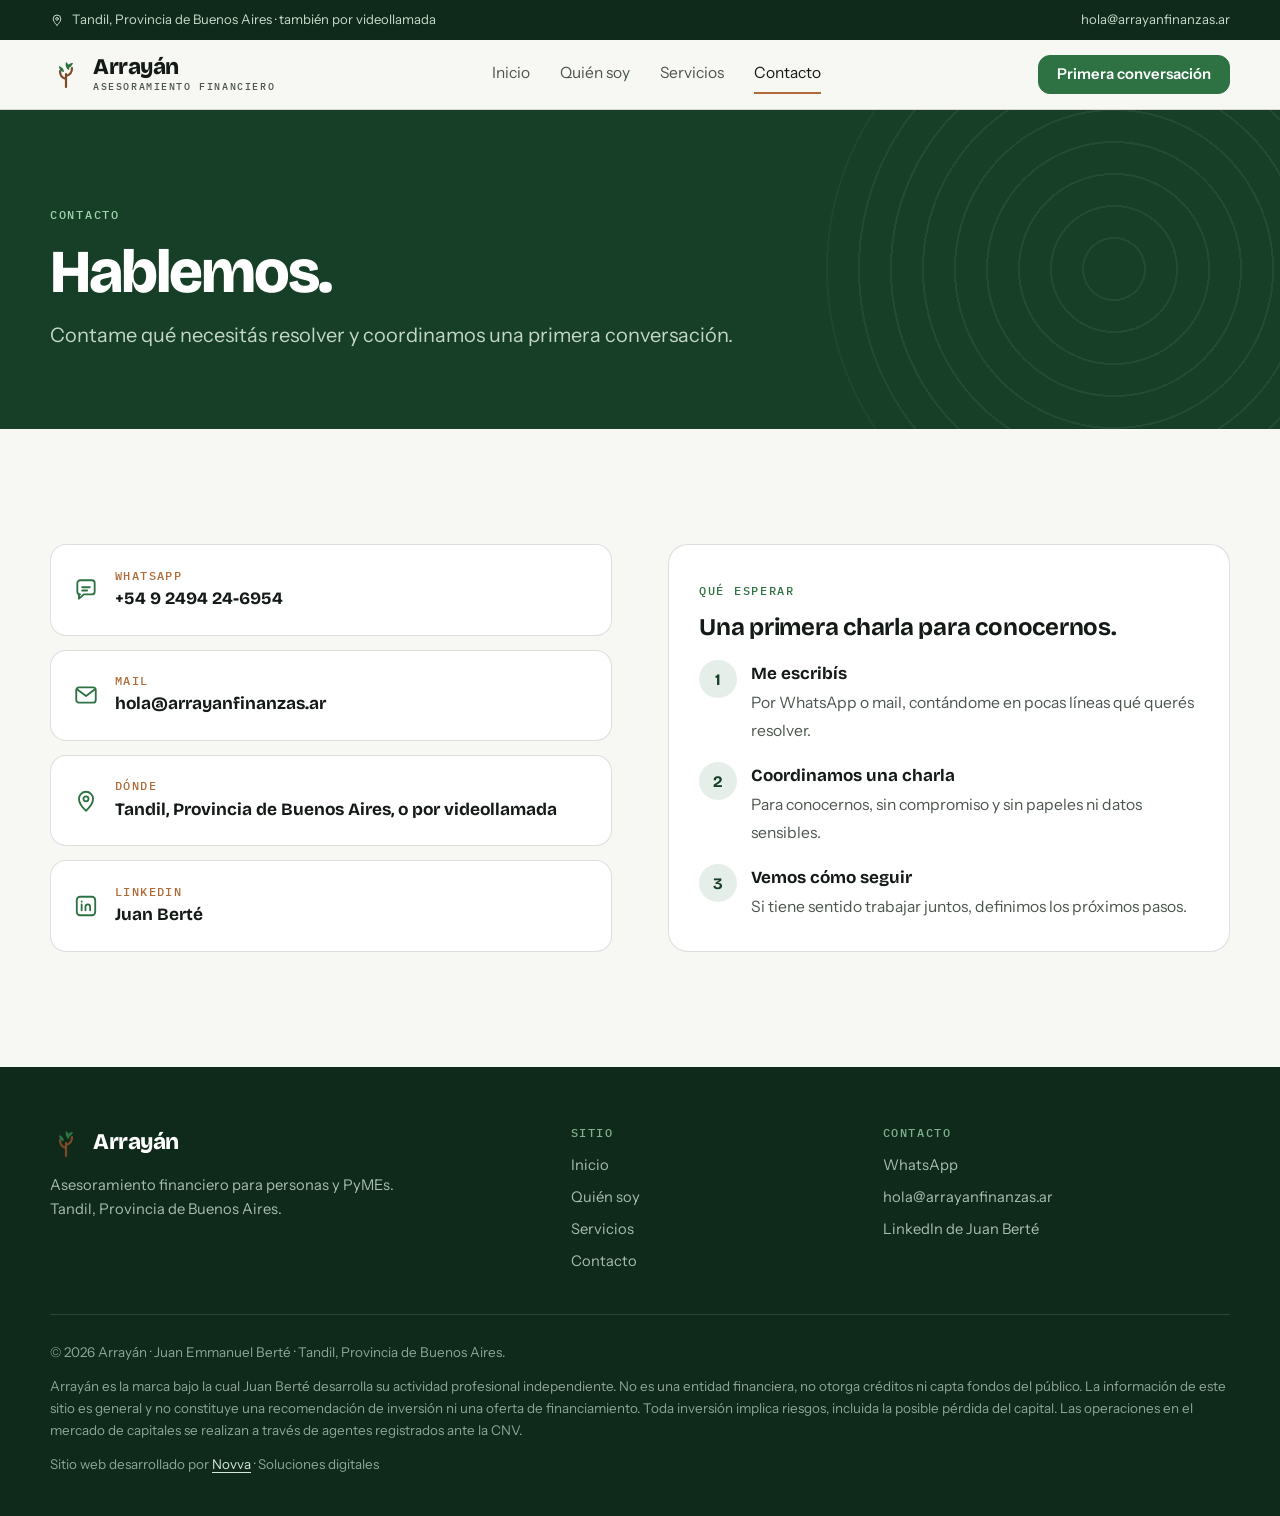
==== contacto.html @ a8aa0133 "Add first draft of the Arrayán site" ====
<!doctype html>
<html lang="es-AR">
<head>
<meta charset="utf-8">
<meta name="viewport" content="width=device-width,initial-scale=1,viewport-fit=cover">
<title>Contacto · Arrayán</title>
<meta name="description" content="Escribile a Juan Berté por WhatsApp o mail para coordinar una primera conversación. Tandil, Buenos Aires, o videollamada.">
<meta property="og:title" content="Contacto · Arrayán">
<meta property="og:description" content="Escribile a Juan Berté por WhatsApp o mail para coordinar una primera conversación. Tandil, Buenos Aires, o videollamada.">
<meta property="og:type" content="website">
<meta property="og:locale" content="es_AR">
<meta name="theme-color" content="#173f27">
<!-- BORRADOR: sacar este noindex cuando el sitio se publique de verdad en el dominio de Juan. -->
<meta name="robots" content="noindex,nofollow">
<!-- BORRADOR (no publicado). og:image, og:url, canonical y JSON-LD: completar cuando se defina el despliegue. -->
<script>document.documentElement.classList.add('js')</script>
<link rel="preconnect" href="https://fonts.googleapis.com">
<link rel="preconnect" href="https://fonts.gstatic.com" crossorigin>
<link href="https://fonts.googleapis.com/css2?family=Bricolage+Grotesque:opsz,wght@12..96,500;12..96,700;12..96,800&family=Instrument+Sans:wght@400;500;600&family=IBM+Plex+Mono:wght@400;500&family=Libre+Caslon+Display&display=swap" rel="stylesheet">
<link rel="stylesheet" href="assets/site.css">
</head>
<body>
<div class="topbar"><div class="wrap">
  <span><svg viewBox="0 0 24 24" fill="none" stroke="currentColor" stroke-width="1.7" stroke-linecap="round" stroke-linejoin="round" aria-hidden="true"><path d="M12 21s-6.5-5.6-6.5-11a6.5 6.5 0 0 1 13 0c0 5.4-6.5 11-6.5 11z"/><circle cx="12" cy="10" r="2.3"/></svg> Tandil, Provincia de Buenos Aires · también por videollamada</span>
  <span><a href="mailto:hola@arrayanfinanzas.ar">hola@arrayanfinanzas.ar</a></span>
</div></div>
<header class="nav" id="nav">
  <div class="wrap">
    <a class="brand" href="index.html" aria-label="Arrayán, inicio"><svg viewBox="0 0 32 32" aria-hidden="true"><path d="M16 29V16M16 21c-4-1-6-4-6-8M16 18c4-1 6-4 6-8" fill="none" stroke="#7e4a25" stroke-width="2.2" stroke-linecap="round"/><path d="M16 4c3 2 4 5 3 8-3-1-4-5-3-8zM9 8c3 1 5 3 5 6-3 0-5-3-5-6zM23 5c-1 3-3 5-6 5 0-3 3-5 6-5z" fill="#2E7243"/></svg><span>Arrayán<small>Asesoramiento financiero</small></span></a>
    <nav class="menu" aria-label="Principal"><a href="index.html">Inicio</a><a href="juan.html">Quién soy</a><a href="servicios.html">Servicios</a><a href="contacto.html" aria-current="page">Contacto</a></nav>
    <a class="btn sm nav-cta" href="contacto.html">Primera conversación</a>
    <button class="burger" id="burger" type="button" aria-label="Menú" aria-expanded="false" aria-controls="mobile-menu"><span></span></button>
  </div>
  <div class="mobile-menu" id="mobile-menu"><a href="index.html">Inicio</a><a href="juan.html">Quién soy</a><a href="servicios.html">Servicios</a><a href="contacto.html" aria-current="page">Contacto</a><a class="btn" href="contacto.html">Primera conversación</a></div>
</header>
<main>

<section class="phead">
  <div class="wrap"><span class="tag">Contacto</span><h1 class="fade" style="--i:0">Hablemos.</h1><p class="lead fade" style="--i:1">Contame qué necesitás resolver y coordinamos una primera conversación.</p></div>
</section>

<section class="sec">
  <div class="wrap contact">
    <div class="chan rv">
      <a href="#" data-wa="home"><svg viewBox="0 0 24 24" fill="none" stroke="currentColor" stroke-width="1.7" stroke-linecap="round" stroke-linejoin="round" aria-hidden="true"><path d="M4 5.5A2.5 2.5 0 0 1 6.5 3h11A2.5 2.5 0 0 1 20 5.5v8a2.5 2.5 0 0 1-2.5 2.5H10l-4.5 4v-4H6.5A2.5 2.5 0 0 1 4 13.5z"/><path d="M8.5 9.5h7M8.5 12.5h4.5"/></svg><span><small>WhatsApp</small><b>+54 9 2494 24-6954</b></span></a>
      <a href="mailto:hola@arrayanfinanzas.ar?subject=Consulta%20desde%20la%20web%20%C2%B7%20Array%C3%A1n"><svg viewBox="0 0 24 24" fill="none" stroke="currentColor" stroke-width="1.7" stroke-linecap="round" stroke-linejoin="round" aria-hidden="true"><rect x="3" y="5" width="18" height="14" rx="2.5"/><path d="M4 7l8 6 8-6"/></svg><span><small>Mail</small><b>hola@arrayanfinanzas.ar</b></span></a>
      <div><svg viewBox="0 0 24 24" fill="none" stroke="currentColor" stroke-width="1.7" stroke-linecap="round" stroke-linejoin="round" aria-hidden="true"><path d="M12 21s-6.5-5.6-6.5-11a6.5 6.5 0 0 1 13 0c0 5.4-6.5 11-6.5 11z"/><circle cx="12" cy="10" r="2.3"/></svg><span><small>Dónde</small><b>Tandil, Provincia de Buenos Aires, o por videollamada</b></span></div>
      <a href="https://www.linkedin.com/in/juan-bert%C3%A9-9b8617164/" target="_blank" rel="noopener"><svg viewBox="0 0 24 24" fill="none" stroke="currentColor" stroke-width="1.7" stroke-linecap="round" stroke-linejoin="round" aria-hidden="true"><rect x="3.5" y="3.5" width="17" height="17" rx="3"/><path d="M8 10.5V16M8 7.8v.1M11.5 16v-3.2c0-1.4 1-2.3 2.2-2.3s2.1.9 2.1 2.3V16"/></svg><span><small>LinkedIn</small><b>Juan Berté</b></span></a>
    </div>
    <div class="expect rv" style="--i:1">
      <span class="tag">Qué esperar</span>
      <h3 style="font-size:1.5rem;margin-top:10px">Una primera charla para conocernos.</h3>
      <ol>
        <li><div><b>Me escribís</b><span>Por WhatsApp o mail, contándome en pocas líneas qué querés resolver.</span></div></li>
        <li><div><b>Coordinamos una charla</b><span>Para conocernos, sin compromiso y sin papeles ni datos sensibles.</span></div></li>
        <li><div><b>Vemos cómo seguir</b><span>Si tiene sentido trabajar juntos, definimos los próximos pasos.</span></div></li>
      </ol>
    </div>
  </div>
</section>
</main>
<footer>
  <div class="wrap">
    <div class="fgrid">
      <div>
        <a class="brand" href="index.html"><svg viewBox="0 0 32 32" aria-hidden="true"><path d="M16 29V16M16 21c-4-1-6-4-6-8M16 18c4-1 6-4 6-8" fill="none" stroke="#7e4a25" stroke-width="2.2" stroke-linecap="round"/><path d="M16 4c3 2 4 5 3 8-3-1-4-5-3-8zM9 8c3 1 5 3 5 6-3 0-5-3-5-6zM23 5c-1 3-3 5-6 5 0-3 3-5 6-5z" fill="#2E7243"/></svg><span>Arrayán</span></a>
        <p>Asesoramiento financiero para personas y PyMEs.<br>Tandil, Provincia de Buenos Aires.</p>
      </div>
      <div>
        <h4>Sitio</h4>
        <ul><li><a href="index.html">Inicio</a></li><li><a href="juan.html">Quién soy</a></li><li><a href="servicios.html">Servicios</a></li><li><a href="contacto.html">Contacto</a></li></ul>
      </div>
      <div>
        <h4>Contacto</h4>
        <ul>
          <li><a href="#" data-wa="home">WhatsApp</a></li>
          <li><a href="mailto:hola@arrayanfinanzas.ar">hola@arrayanfinanzas.ar</a></li>
          <li><a href="https://www.linkedin.com/in/juan-bert%C3%A9-9b8617164/" target="_blank" rel="noopener">LinkedIn de Juan Berté</a></li>
        </ul>
      </div>
    </div>
    <div class="flegal">
      <p><a class="priv" href="gestion.html" rel="nofollow">©</a> 2026 Arrayán · Juan Emmanuel Berté · Tandil, Provincia de Buenos Aires.</p>
      <p>Arrayán es la marca bajo la cual Juan Berté desarrolla su actividad profesional independiente. No es una entidad financiera, no otorga créditos ni capta fondos del público. La información de este sitio es general y no constituye una recomendación de inversión ni una oferta de financiamiento. Toda inversión implica riesgos, incluida la posible pérdida del capital. Las operaciones en el mercado de capitales se realizan a través de agentes registrados ante la CNV.</p>
      <p class="credit">Sitio web desarrollado por <a href="https://www.novva.com.ar/" target="_blank" rel="noopener">Novva</a> · Soluciones digitales</p>
      <!-- A CONFIRMAR CON JUAN / ASESOR LEGAL: (1) situación de matrícula o registro CNV (hoy se asume que no tiene); (2) si cobrar de Balanz una comisión por cada operación de los clientes requiere algún registro o figura (agente productor / asesor) y cómo debe decirse; (3) no se publica el porcentaje de comisión hasta tenerlo confirmado. -->
    </div>
  </div>
</footer>
<script src="assets/site.js"></script>
</body>
</html>
---- assets/site.css ----
:root{
  --g:#2E7243; --g-d:#173f27; --g-dd:#0f2a1a; --g-l:#5a9a6b; --br:#B06A37; --br-d:#7e4a25;
  --bg:#F7F7F3; --bg2:#EFEEE6; --ink:#141a16; --mute:#4c554e; --line:rgba(20,26,22,.14); --card:#fff;
  --f-head:'Bricolage Grotesque',system-ui,sans-serif; --f-body:'Instrument Sans',system-ui,sans-serif;
  --f-mono:'IBM Plex Mono',ui-monospace,monospace; --f-serif:'Libre Caslon Display',Georgia,serif;
  --nav:70px;
}
*{box-sizing:border-box;margin:0;padding:0}
html{scroll-behavior:smooth;-webkit-text-size-adjust:100%;scroll-padding-top:90px}
body{background:var(--bg);color:var(--ink);font:400 1.0625rem/1.65 var(--f-body);overflow-x:hidden}
a{color:inherit}
img,svg{display:block;max-width:100%}
ul{list-style:none}
.wrap{width:min(1180px,100% - 40px);margin-inline:auto}
.tag{font:500 .76rem/1.2 var(--f-mono);letter-spacing:.14em;text-transform:uppercase;color:var(--g)}
h1,h2{font-family:var(--f-serif);font-weight:400;letter-spacing:-.012em;line-height:1.08}
h1{font-size:clamp(2.5rem,5.6vw,4.4rem)}
h2{font-size:clamp(2rem,4vw,3.1rem);margin:12px 0 14px}
h3{font-family:var(--f-head);font-weight:700;letter-spacing:-.01em;line-height:1.2;font-size:1.25rem}
.lead{font-size:clamp(1.08rem,1.6vw,1.25rem);color:var(--mute);max-width:58ch}
:focus-visible{outline:3px solid var(--g);outline-offset:3px;border-radius:6px}
.sec{padding:clamp(64px,9vw,120px) 0}
.sec.alt{background:var(--bg2)}
.sec-head{max-width:720px;margin-bottom:clamp(30px,5vw,56px)}
.sec-head.c{text-align:center;margin-inline:auto}
.sec-head.c .lead{margin-inline:auto}

/* barra superior + nav */
.topbar{background:var(--g-dd);color:#c9dccd;font-size:.82rem}
.topbar .wrap{display:none;justify-content:space-between;gap:20px;padding:9px 0}
.topbar a{text-decoration:none}.topbar a:hover{color:#fff}
.topbar span{display:inline-flex;gap:8px;align-items:center}
.topbar svg{width:14px;height:14px}
@media(min-width:860px){.topbar .wrap{display:flex}}
.nav{position:sticky;top:0;z-index:50;height:var(--nav);display:flex;align-items:center;background:rgba(247,247,243,.9);backdrop-filter:saturate(1.4) blur(12px);-webkit-backdrop-filter:saturate(1.4) blur(12px);border-bottom:1px solid var(--line)}
.nav .wrap{display:flex;align-items:center;justify-content:space-between;gap:16px}
.brand{display:flex;align-items:center;gap:11px;text-decoration:none;font:800 1.4rem/1 var(--f-head);letter-spacing:-.02em}
.brand svg{width:32px;height:32px}
.brand small{display:block;font:500 .62rem/1 var(--f-mono);letter-spacing:.16em;text-transform:uppercase;color:var(--mute);margin-top:4px}
.menu{display:none;align-items:center;gap:30px}
.menu a{text-decoration:none;font-size:.97rem;color:var(--mute);padding:6px 0;border-bottom:2px solid transparent;transition:color .2s,border-color .2s}
.menu a:hover{color:var(--g)}
.menu a[aria-current="page"]{color:var(--ink);border-color:var(--br)}
@media(min-width:900px){.menu{display:flex}}
.burger{display:inline-grid;place-items:center;width:44px;height:44px;border:1px solid var(--line);border-radius:12px;background:#fff;cursor:pointer}
.burger span,.burger span::before,.burger span::after{display:block;width:18px;height:2px;background:var(--ink);border-radius:2px;position:relative;transition:transform .25s,opacity .25s}
.burger span::before,.burger span::after{content:"";position:absolute;left:0}
.burger span::before{top:-6px}.burger span::after{top:6px}
.nav.open .burger span{background:transparent}
.nav.open .burger span::before{transform:translateY(6px) rotate(45deg)}
.nav.open .burger span::after{transform:translateY(-6px) rotate(-45deg)}
@media(min-width:900px){.burger{display:none}}
.mobile-menu{display:none;position:absolute;top:var(--nav);left:0;right:0;background:var(--bg);border-bottom:1px solid var(--line);padding:10px 20px 22px;box-shadow:0 22px 30px -22px rgba(20,26,22,.4)}
.nav.open .mobile-menu{display:block}
.mobile-menu a{display:block;padding:14px 0;border-bottom:1px solid var(--line);text-decoration:none;font:600 1.1rem var(--f-head)}
.mobile-menu a[aria-current="page"]{color:var(--g)}
.mobile-menu .btn{margin-top:18px;width:100%;justify-content:center;color:#fff;border:0}
@media(min-width:900px){.mobile-menu{display:none!important}}
.nav .nav-cta{display:none}
@media(min-width:900px){.nav .nav-cta{display:inline-flex}}
@media(max-width:420px){.brand small{display:none}}

.btn{display:inline-flex;align-items:center;gap:10px;padding:.9em 1.5em;border-radius:12px;background:var(--g);color:#fff;font:600 1rem/1.1 var(--f-body);text-decoration:none;border:1.5px solid var(--g);cursor:pointer;transition:background .25s,box-shadow .25s,transform .25s}
.btn:hover{background:var(--g-d);border-color:var(--g-d);box-shadow:0 12px 26px -12px rgba(23,63,39,.7);transform:translateY(-1px)}
.btn.sm{padding:.7em 1.2em;font-size:.93rem}
.btn.ghost{background:transparent;color:var(--ink);border-color:rgba(20,26,22,.28)}
.btn.ghost:hover{background:#fff;border-color:var(--g);color:var(--g);box-shadow:none}
.btn svg{width:18px;height:18px;flex:none}
.lnk{display:inline-flex;gap:6px;color:var(--g);font-weight:600;text-decoration:none;border-bottom:1.5px solid currentColor;padding-bottom:2px}
.lnk:hover{color:var(--g-d)}

/* animaciones base */
.fade{opacity:0;transform:translateY(14px)}
.js .fade{animation:fin .9s cubic-bezier(.2,.8,.2,1) calc(.1s + var(--i,0)*.12s) forwards}
html:not(.js) .fade{opacity:1;transform:none}
@keyframes fin{to{opacity:1;transform:none}}
.rv{opacity:1}
.js .rv{opacity:0;transform:translateY(22px);transition:opacity .9s cubic-bezier(.2,.8,.2,1) calc(var(--i,0)*.1s),transform .9s cubic-bezier(.2,.8,.2,1) calc(var(--i,0)*.1s)}
.js .rv.in{opacity:1;transform:none}
@keyframes draw{to{stroke-dashoffset:0}}
@keyframes pop{to{transform:scale(var(--s))}}

/* hero */
.hero{position:relative;padding:clamp(40px,7vw,96px) 0 clamp(48px,7vw,90px);overflow:hidden}
.hero::before{content:"";position:absolute;right:-20vw;top:-10%;width:80vw;height:80vw;max-width:980px;max-height:980px;border-radius:50%;
  background:repeating-radial-gradient(circle,transparent 0 40px,rgba(176,106,55,.08) 40px 42px);
  -webkit-mask:radial-gradient(circle,#000 0 50%,transparent 70%);mask:radial-gradient(circle,#000 0 50%,transparent 70%);pointer-events:none}
.hero-grid{position:relative;display:grid;gap:44px;align-items:center}
@media(min-width:900px){.hero-grid{grid-template-columns:1.1fr .9fr;gap:64px}}
.hero .tag{display:flex;align-items:center;gap:12px;margin-bottom:22px}
.hero .tag i{width:30px;height:1.5px;background:var(--br)}
.hero h1,.phead h1{font-family:var(--f-head);font-weight:800;letter-spacing:-.035em;line-height:1.02;text-wrap:balance}
.hero h1{font-size:clamp(2.4rem,4.9vw,4.1rem);margin-bottom:24px}
/* titular animado */
.hero h1 .l1,.hero h1 .rot{display:block}
.w{display:inline-block;overflow:hidden;vertical-align:top;padding:0 .04em .14em;margin-bottom:-.14em}
.w>span{display:inline-block;transform:translateY(112%)}
.js .w>span{animation:rise .9s cubic-bezier(.2,.8,.2,1) calc(.15s + var(--i)*.1s) forwards}
html:not(.js) .w>span{transform:none}
@keyframes rise{to{transform:none}}
.rot{color:var(--g);margin-top:.04em}
.js .rot{opacity:0;animation:fin .8s ease .75s forwards}
.rot-slot{position:relative;display:inline-grid;overflow:hidden;vertical-align:top;padding:0 .02em .17em;transition:width .6s cubic-bezier(.6,0,.2,1)}
.rot-w{grid-area:1/1;justify-self:start;white-space:nowrap;opacity:0;transform:translateY(105%);transition:transform .6s cubic-bezier(.6,0,.2,1),opacity .4s}
.rot-w.on{opacity:1;transform:none}
.rot-w.out{opacity:0;transform:translateY(-105%)}
.rot-slot::after{content:"";position:absolute;left:0;bottom:.05em;height:.085em;width:100%;background:var(--br);border-radius:2px;transform:scaleX(0);transform-origin:0 50%}
.rot-slot.draw::after{animation:rline .9s cubic-bezier(.5,0,.2,1) forwards}
html:not(.js) .rot-slot::after{transform:none}
@keyframes rline{to{transform:scaleX(1)}}
.phead h1{font-size:clamp(2.3rem,5vw,3.6rem)}
.hero .lead{margin-bottom:30px}
.cta{display:flex;flex-wrap:wrap;gap:12px}
.hero-visual{position:relative;justify-self:center;width:min(430px,100%)}
.hero-rings{position:absolute;left:50%;top:44%;width:150%;transform:translate(-50%,-50%);pointer-events:none}
.hero-rings circle{fill:none;stroke:var(--br);stroke-opacity:.28;stroke-width:1.2;stroke-dasharray:1 2;stroke-dashoffset:1;transform-origin:50% 50%}
.js .hero-rings circle{animation:draw 2.6s cubic-bezier(.4,0,.2,1) calc(.3s + var(--i)*.25s) forwards}
html:not(.js) .hero-rings circle{stroke-dashoffset:0}
.photo{position:relative;aspect-ratio:4/5;border-radius:999px 999px 26px 26px;overflow:hidden;background:var(--g-d);box-shadow:0 40px 70px -40px rgba(15,42,26,.7)}
.photo img{width:100%;height:100%;object-fit:cover;object-position:50% 20%}
.id-card{position:absolute;left:-14px;bottom:26px;max-width:calc(100% - 20px);background:#fff;border:1px solid var(--line);border-radius:14px;padding:14px 18px;box-shadow:0 22px 40px -26px rgba(20,26,22,.55)}
.id-card b{display:block;font:700 1.05rem/1.2 var(--f-head)}
.id-card span{font-size:.86rem;color:var(--mute)}
@media(min-width:900px){.id-card{left:-34px}}

/* franja de confianza */
.trust{background:var(--g-d);color:#e8f0ea}
.trust ul{display:grid;grid-template-columns:1fr;gap:0}
@media(min-width:640px){.trust ul{grid-template-columns:1fr 1fr}}
@media(min-width:1000px){.trust ul{grid-template-columns:repeat(4,1fr)}}
.trust li{padding:26px 22px 26px 0;display:flex;gap:16px;align-items:flex-start;border-top:1px solid rgba(255,255,255,.12)}
@media(min-width:1000px){.trust li{border-top:0;border-left:1px solid rgba(255,255,255,.12);padding:34px 24px}.trust li:first-child{border-left:0;padding-left:0}}
.trust svg{width:30px;height:30px;flex:none;color:#9fd3ae;margin-top:2px}
.trust b{display:block;font:700 1.05rem/1.25 var(--f-head);color:#fff;margin-bottom:4px}
.trust span{font-size:.92rem;color:#b8cdbd;line-height:1.5}

/* tarjetas de servicio */
.cards{display:grid;gap:22px;grid-template-columns:1fr}
@media(min-width:800px){.cards{grid-template-columns:1fr 1fr;gap:28px}}
.card{background:var(--card);border:1px solid var(--line);border-radius:20px;padding:32px 30px;display:flex;flex-direction:column;gap:12px;transition:transform .35s,box-shadow .35s,border-color .35s}
a.card{text-decoration:none}
.card:hover{transform:translateY(-4px);box-shadow:0 28px 50px -32px rgba(20,26,22,.5);border-color:rgba(46,114,67,.4)}
.card .for{font:500 .78rem/1 var(--f-mono);letter-spacing:.12em;text-transform:uppercase;color:var(--br)}
.card h3{font-size:1.6rem}
.card p{color:#2b332d}
.ticks{display:grid;gap:9px;margin:4px 0 8px}
.ticks li{position:relative;padding-left:28px;color:#2b332d}
.ticks li::before{content:"";position:absolute;left:0;top:.45em;width:15px;height:10px;background:var(--g);border-radius:0 100% 0 100%;transform:rotate(-12deg)}
.card .lnk{margin-top:auto;align-self:flex-start}

/* método */
.steps3{display:grid;gap:22px;grid-template-columns:1fr;counter-reset:s;position:relative}
@media(min-width:860px){.steps3{grid-template-columns:repeat(3,1fr);gap:30px}}
.steps3>div{position:relative;padding:26px 24px 28px;background:var(--card);border:1px solid var(--line);border-radius:18px}
.steps3>div::before{counter-increment:s;content:"0" counter(s);display:block;font:400 2.6rem/1 var(--f-serif);color:var(--br);margin-bottom:14px}
.steps3.nonum>div::before{display:none}
.steps3 h3{margin-bottom:8px}
.steps3 p{color:var(--mute);font-size:1rem}

/* árbol (por qué Arrayán) */
.why{display:grid;gap:34px;align-items:center}
@media(min-width:900px){.why{grid-template-columns:.9fr 1.1fr;gap:72px}}
.tree-wrap{justify-self:center;width:100%;max-width:470px}
.tree{width:100%;height:auto;overflow:visible}
.tree .b,.tree .r,.tree .gl{fill:none;stroke-linecap:round;stroke-dasharray:1 2;stroke-dashoffset:1}
.tree.go .b,.tree.go .r,.tree.go .gl{animation:draw var(--t,.8s) cubic-bezier(.45,0,.25,1) var(--d,0s) forwards}
html:not(.js) .tree .b,html:not(.js) .tree .r,html:not(.js) .tree .gl{stroke-dashoffset:0}
.tree .gl{stroke:var(--ink);stroke-opacity:.3;stroke-width:1.5}
.tree .r{stroke:var(--br);stroke-opacity:.8}
.tree .b0{stroke:#7e4a25}.tree .b1{stroke:#8d5730}.tree .b2{stroke:#9c6a3a}.tree .b3{stroke:#7a7a3f}.tree .b4{stroke:#4f7d47}.tree .b5{stroke:#2E7243}
.tree .lf{transform:scale(0)}
.tree.go .lf{animation:pop .7s cubic-bezier(.3,1.55,.5,1) var(--d) forwards}
html:not(.js) .tree .lf{transform:scale(var(--s))}
.tree .c1{fill:#2E7243}.tree .c2{fill:#3e8a54}.tree .c3{fill:#1f5a36}.tree .c4{fill:#5a9a6b}
.tree text{font:500 12px var(--f-mono);letter-spacing:.12em;text-transform:uppercase;fill:var(--mute);opacity:0}
.tree.go text{animation:fin .8s ease var(--d) forwards}
html:not(.js) .tree text{opacity:1}
.canopy{transform-origin:300px 470px}
.tree.go .canopy{animation:sway 8s ease-in-out 6s infinite alternate}
@keyframes sway{from{transform:rotate(-.9deg)}to{transform:rotate(.9deg)}}
.pillars{display:grid;gap:0;border-top:1px solid var(--line);margin-top:26px}
.pillars>div{display:grid;grid-template-columns:110px 1fr;gap:18px;padding:20px 0;border-bottom:1px solid var(--line)}
@media(max-width:520px){.pillars>div{grid-template-columns:1fr;gap:4px}}
.pillars dt{font:500 .78rem/1.7 var(--f-mono);letter-spacing:.12em;text-transform:uppercase;color:var(--br)}
.pillars dd{color:#2b332d}

/* transparencia */
.legal-box{display:grid;gap:28px;background:var(--card);border:1px solid var(--line);border-left:5px solid var(--g);border-radius:18px;padding:clamp(26px,4vw,44px)}
@media(min-width:900px){.legal-box{grid-template-columns:.8fr 1.2fr;gap:56px}}
.legal-box h2{font-size:clamp(1.7rem,3vw,2.3rem);margin-top:10px}
.legal-list{display:grid;gap:16px}
.legal-list li{display:flex;gap:14px;color:#2b332d;font-size:1rem}
.legal-list svg{width:22px;height:22px;flex:none;color:var(--g);margin-top:3px}

/* cierre */
.band{background:var(--g-d);color:#eaf2ec;position:relative;overflow:hidden}
.band::before{content:"";position:absolute;left:50%;top:50%;width:1200px;height:1200px;transform:translate(-50%,-50%);border-radius:50%;background:repeating-radial-gradient(circle,transparent 0 46px,rgba(255,255,255,.045) 46px 48px);pointer-events:none}
.band .wrap{position:relative;display:grid;gap:28px;align-items:center}
@media(min-width:860px){.band .wrap{grid-template-columns:1.3fr 1fr}.band .cta{justify-content:flex-end}}
.band h2{color:#fff;font-size:clamp(1.9rem,3.6vw,2.8rem);margin:0 0 10px}
.band p{color:#c3d6c8;max-width:48ch}
.band .btn{background:#f7f7f3;color:var(--g-d);border-color:#f7f7f3}
.band .btn:hover{background:#fff}
.band .btn.ghost{background:transparent;color:#fff;border-color:rgba(255,255,255,.4)}
.band .btn.ghost:hover{background:rgba(255,255,255,.1);border-color:#fff}

/* cabecera de páginas internas */
.phead{background:var(--g-d);color:#fff;position:relative;overflow:hidden;padding:clamp(48px,7vw,92px) 0 clamp(44px,6vw,78px)}
.phead::before{content:"";position:absolute;right:-12vw;top:50%;width:640px;height:640px;transform:translateY(-50%);border-radius:50%;background:repeating-radial-gradient(circle,transparent 0 30px,rgba(255,255,255,.06) 30px 32px);-webkit-mask:radial-gradient(circle,#000 0 55%,transparent 72%);mask:radial-gradient(circle,#000 0 55%,transparent 72%)}
.phead .wrap{position:relative}
.phead .tag{color:#9fd3ae}
.phead h1{font-size:clamp(2.3rem,5vw,3.8rem);margin:14px 0 16px;max-width:18ch}
.phead .lead{color:#c3d6c8}

/* quién soy */
.bio{display:grid;gap:40px;align-items:start}
@media(min-width:860px){.bio{grid-template-columns:.75fr 1.25fr;gap:72px}}
.bio .photo{width:min(360px,80%);margin-inline:auto}
@media(min-width:860px){.bio .photo{position:sticky;top:110px}}
.bio p{max-width:60ch;margin-bottom:16px;color:#2b332d}
.bio p b{font-weight:600}
.bio h2{margin-top:10px}
.dl{margin-top:26px;border-top:1px solid var(--line)}
.dl>div{display:grid;gap:3px;padding:15px 0;border-bottom:1px solid var(--line)}
@media(min-width:600px){.dl>div{grid-template-columns:160px 1fr;gap:20px}}
.dl dt{font:500 .74rem/1.7 var(--f-mono);letter-spacing:.1em;text-transform:uppercase;color:var(--g)}
.dl dd{font-size:.98rem;line-height:1.55;color:#2b332d}
.dl dd small{display:block;color:var(--mute);font-size:.88rem}

/* anillos */
.rings-sec{background:linear-gradient(#efeee6,#f4f3ec 40%,var(--bg))}
.rings-grid{display:grid;grid-template-columns:1fr}
.fig{position:sticky;top:var(--nav);z-index:3;background:#f1f0e8;padding:8px 0 10px;box-shadow:0 14px 18px -14px rgba(20,26,22,.28);margin-inline:-20px}
#rings{width:auto;height:min(37vh,80vw);max-width:100%;margin-inline:auto;overflow:visible}
@media(min-width:900px){
  .rings-grid{grid-template-columns:1fr 1fr;gap:56px}
  .fig{top:calc(var(--nav) + 4vh);align-self:start;background:none;padding:0;margin:0;box-shadow:none;height:min(76vh,620px)}
  #rings{height:100%;width:100%;max-width:620px}
}
.rsteps{padding-bottom:6vh}
.rstep{min-height:56vh;display:flex;align-items:center;opacity:.4;transition:opacity .5s}
.rstep.act{opacity:1}
@media(min-width:900px){.rstep{min-height:70vh}}
.rstep:last-child{min-height:50vh}
.rcard{background:var(--card);border:1px solid var(--line);border-radius:20px;padding:26px 26px 28px;width:100%;max-width:470px;box-shadow:0 18px 44px -28px rgba(20,26,22,.35);transition:border-color .5s}
.rstep.act .rcard{border-color:rgba(46,114,67,.45)}
.rcard .yr{font:500 .8rem/1.4 var(--f-mono);letter-spacing:.1em;text-transform:uppercase;color:var(--br)}
.rcard h3{font-size:1.5rem;margin:10px 0}
.rcard p{color:#2b332d;font-size:1rem}
.rcard p+p{margin-top:10px}
.chips{display:flex;flex-wrap:wrap;gap:7px;margin-top:14px}
.chips span{padding:.32em .8em;border-radius:99px;background:rgba(46,114,67,.1);color:var(--g-d);font:500 .78rem/1.3 var(--f-mono)}
.ring{fill:none;stroke-linecap:round}
.ring.m{stroke-width:2.2;stroke-dasharray:1 2;stroke-dashoffset:1;transition:stroke-dashoffset 1.5s cubic-bezier(.5,0,.2,1),stroke-width .5s,opacity .5s;opacity:.55}
.ring.m.on{stroke-dashoffset:0}
.ring.m.act{stroke-width:5;opacity:1}
.ring.d{stroke:rgba(176,106,55,.3);stroke-width:1;stroke-dasharray:1 2;stroke-dashoffset:1;transition:stroke-dashoffset 1.8s cubic-bezier(.5,0,.2,1) .15s}
.ring.d.on{stroke-dashoffset:0}
.pill{opacity:0;transition:opacity .5s .9s}
.pill.on{opacity:1}
.pill rect{fill:#fff;stroke-width:1.5}
.pill text{font:500 13px var(--f-mono);text-anchor:middle;dominant-baseline:central;fill:var(--ink)}
#yr{font:400 42px var(--f-serif);fill:var(--g-d);text-anchor:middle}
#nuc-t{font:500 11px var(--f-mono);letter-spacing:.14em;text-anchor:middle;fill:var(--br-d);text-transform:uppercase}

/* servicios */
.svc{display:grid;gap:30px;padding:clamp(34px,5vw,56px) 0;border-top:1px solid var(--line)}
.svc:first-of-type{border-top:0;padding-top:0}
@media(min-width:900px){.svc{grid-template-columns:.8fr 1.2fr;gap:70px}}
.svc h2{font-size:clamp(1.8rem,3.4vw,2.5rem);margin-top:10px}
.svc-items{display:grid;gap:18px}
@media(min-width:700px){.svc-items{grid-template-columns:1fr 1fr}}
.svc-items>div{background:var(--card);border:1px solid var(--line);border-radius:16px;padding:22px 22px 24px}
.svc-items h3{margin-bottom:6px;font-size:1.12rem}
.svc-items p{color:var(--mute);font-size:.98rem}
.faq{max-width:820px;margin-inline:auto}
.faq details{border-bottom:1px solid var(--line)}
.faq summary{list-style:none;cursor:pointer;display:flex;justify-content:space-between;gap:20px;align-items:center;padding:22px 0;font:700 1.12rem/1.3 var(--f-head)}
.faq summary::-webkit-details-marker{display:none}
.faq summary::after{content:"+";font:400 1.8rem/1 var(--f-serif);color:var(--br);transition:transform .25s}
.faq details[open] summary::after{transform:rotate(45deg)}
.faq details p{padding:0 40px 24px 0;color:#2b332d;max-width:64ch}

/* contacto */
.contact{display:grid;gap:30px}
@media(min-width:900px){.contact{grid-template-columns:1fr 1fr;gap:56px}}
.chan{display:grid;gap:14px}
.chan a,.chan div{display:flex;gap:16px;align-items:center;background:var(--card);border:1px solid var(--line);border-radius:16px;padding:20px 22px;text-decoration:none;transition:border-color .3s,transform .3s}
.chan a:hover{border-color:var(--g);transform:translateY(-2px)}
.chan svg{width:26px;height:26px;flex:none;color:var(--g)}
.chan small{display:block;font:500 .72rem/1.4 var(--f-mono);letter-spacing:.12em;text-transform:uppercase;color:var(--br)}
.chan b{font:700 1.08rem/1.3 var(--f-head);word-break:break-word}
.expect{background:var(--card);border:1px solid var(--line);border-radius:20px;padding:30px}
.expect ol{list-style:none;counter-reset:e;display:grid;gap:18px;margin-top:18px}
.expect li{counter-increment:e;display:grid;grid-template-columns:38px 1fr;gap:14px}
.expect li::before{content:counter(e);display:grid;place-items:center;width:38px;height:38px;border-radius:50%;background:rgba(46,114,67,.12);color:var(--g-d);font:700 1rem var(--f-head)}
.expect li b{display:block;font-family:var(--f-head)}
.expect li span{color:var(--mute);font-size:.98rem}

/* footer */
footer{background:var(--g-dd);color:#a9bdae;padding:60px 0 40px;font-size:.92rem;line-height:1.65}
.fgrid{display:grid;gap:34px;grid-template-columns:1fr}
@media(min-width:800px){.fgrid{grid-template-columns:1.4fr .8fr 1fr}}
footer .brand{color:#fff;margin-bottom:14px}
footer h4{font:500 .74rem/1 var(--f-mono);letter-spacing:.14em;text-transform:uppercase;color:#7fb28d;margin-bottom:14px}
footer li+li{margin-top:8px}
footer a{text-decoration:none}footer a:hover{color:#fff}
.flegal{margin-top:40px;padding-top:26px;border-top:1px solid rgba(255,255,255,.12);display:grid;gap:12px;font-size:.84rem;color:#8ea596}
footer .priv{color:inherit}
.credit a{color:#d6e8db;text-decoration:underline;text-underline-offset:3px}
.credit a:hover{color:#fff}

@media(prefers-reduced-motion:reduce){
  html{scroll-behavior:auto}
  *,*::before,*::after{animation-duration:.001ms!important;animation-delay:0s!important;animation-iteration-count:1!important;transition-duration:.001ms!important;transition-delay:0s!important}
  .js .rv{opacity:1;transform:none}
  .canopy{animation:none!important}
  .ring.m,.ring.d{stroke-dashoffset:0}.pill{opacity:1}
}
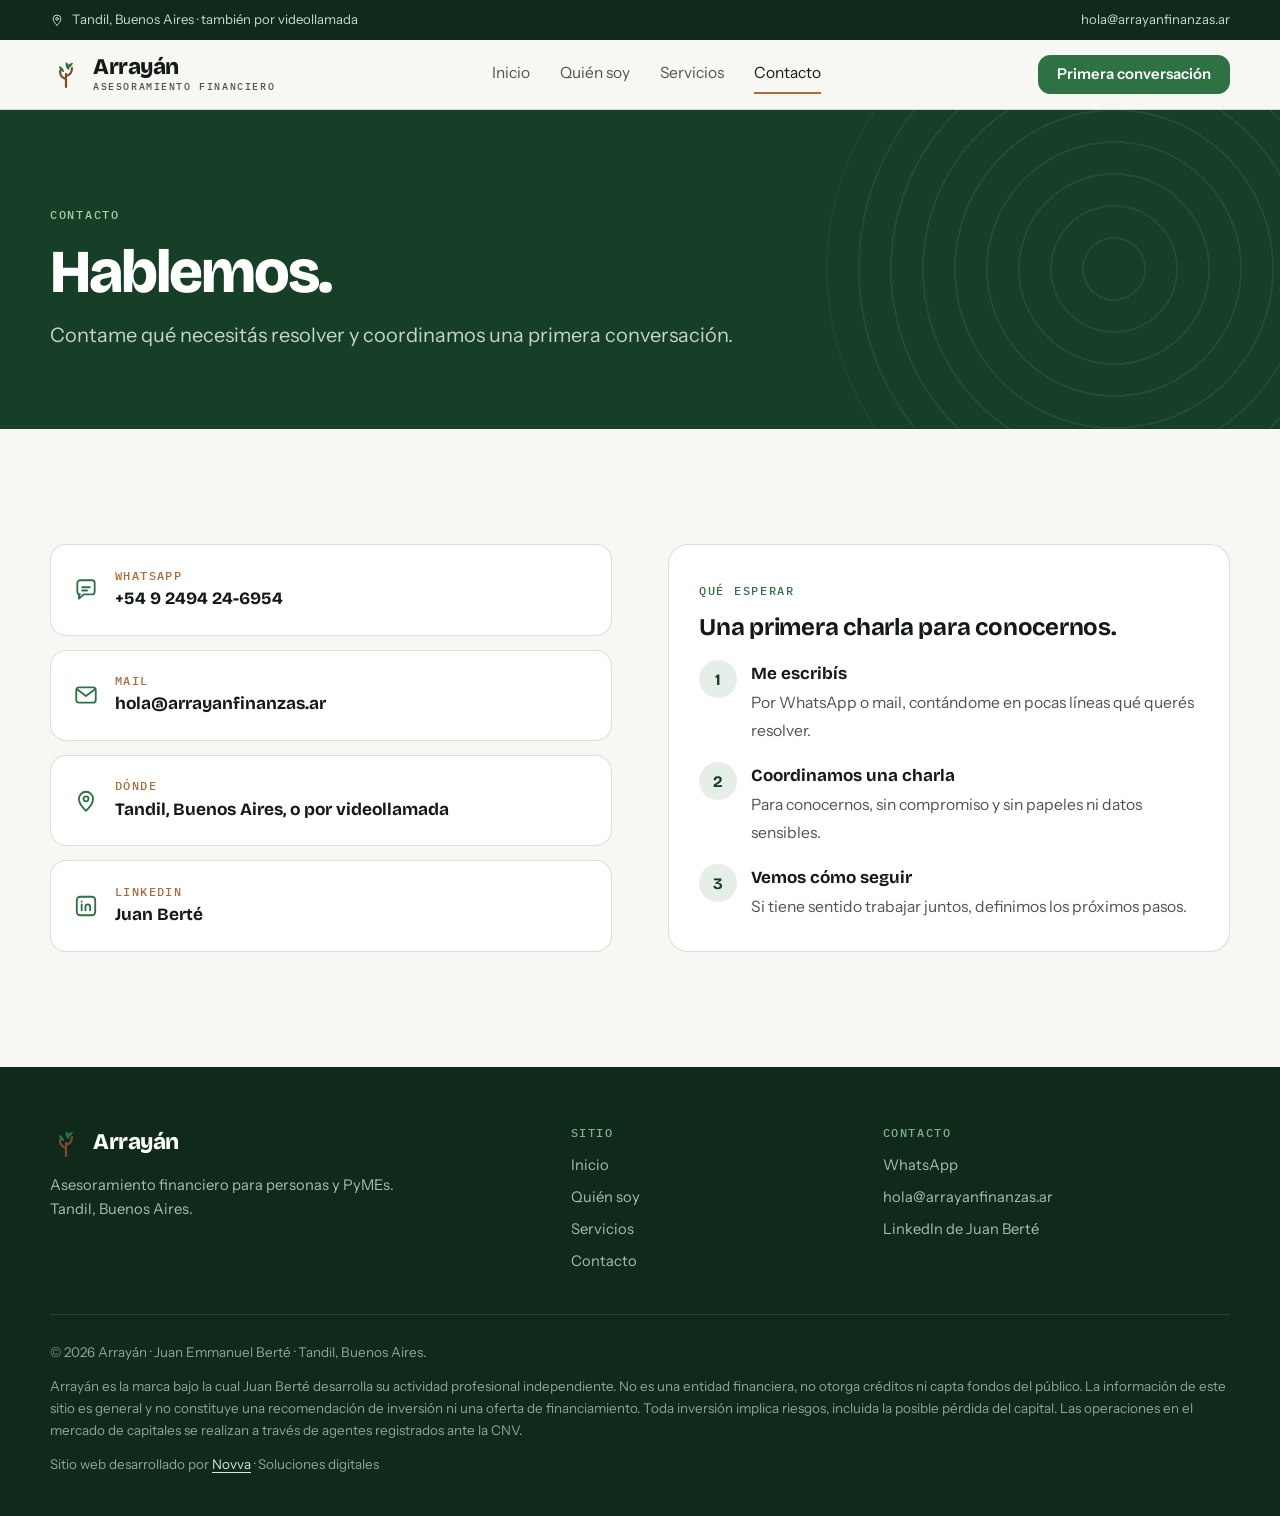
==== commit 380dc549: "Shorten location text" ====
--- a/contacto.html
+++ b/contacto.html
@@ -21,7 +21,7 @@
 </head>
 <body>
 <div class="topbar"><div class="wrap">
-  <span><svg viewBox="0 0 24 24" fill="none" stroke="currentColor" stroke-width="1.7" stroke-linecap="round" stroke-linejoin="round" aria-hidden="true"><path d="M12 21s-6.5-5.6-6.5-11a6.5 6.5 0 0 1 13 0c0 5.4-6.5 11-6.5 11z"/><circle cx="12" cy="10" r="2.3"/></svg> Tandil, Provincia de Buenos Aires · también por videollamada</span>
+  <span><svg viewBox="0 0 24 24" fill="none" stroke="currentColor" stroke-width="1.7" stroke-linecap="round" stroke-linejoin="round" aria-hidden="true"><path d="M12 21s-6.5-5.6-6.5-11a6.5 6.5 0 0 1 13 0c0 5.4-6.5 11-6.5 11z"/><circle cx="12" cy="10" r="2.3"/></svg> Tandil, Buenos Aires · también por videollamada</span>
   <span><a href="mailto:hola@arrayanfinanzas.ar">hola@arrayanfinanzas.ar</a></span>
 </div></div>
 <header class="nav" id="nav">
@@ -44,7 +44,7 @@
     <div class="chan rv">
       <a href="#" data-wa="home"><svg viewBox="0 0 24 24" fill="none" stroke="currentColor" stroke-width="1.7" stroke-linecap="round" stroke-linejoin="round" aria-hidden="true"><path d="M4 5.5A2.5 2.5 0 0 1 6.5 3h11A2.5 2.5 0 0 1 20 5.5v8a2.5 2.5 0 0 1-2.5 2.5H10l-4.5 4v-4H6.5A2.5 2.5 0 0 1 4 13.5z"/><path d="M8.5 9.5h7M8.5 12.5h4.5"/></svg><span><small>WhatsApp</small><b>+54 9 2494 24-6954</b></span></a>
       <a href="mailto:hola@arrayanfinanzas.ar?subject=Consulta%20desde%20la%20web%20%C2%B7%20Array%C3%A1n"><svg viewBox="0 0 24 24" fill="none" stroke="currentColor" stroke-width="1.7" stroke-linecap="round" stroke-linejoin="round" aria-hidden="true"><rect x="3" y="5" width="18" height="14" rx="2.5"/><path d="M4 7l8 6 8-6"/></svg><span><small>Mail</small><b>hola@arrayanfinanzas.ar</b></span></a>
-      <div><svg viewBox="0 0 24 24" fill="none" stroke="currentColor" stroke-width="1.7" stroke-linecap="round" stroke-linejoin="round" aria-hidden="true"><path d="M12 21s-6.5-5.6-6.5-11a6.5 6.5 0 0 1 13 0c0 5.4-6.5 11-6.5 11z"/><circle cx="12" cy="10" r="2.3"/></svg><span><small>Dónde</small><b>Tandil, Provincia de Buenos Aires, o por videollamada</b></span></div>
+      <div><svg viewBox="0 0 24 24" fill="none" stroke="currentColor" stroke-width="1.7" stroke-linecap="round" stroke-linejoin="round" aria-hidden="true"><path d="M12 21s-6.5-5.6-6.5-11a6.5 6.5 0 0 1 13 0c0 5.4-6.5 11-6.5 11z"/><circle cx="12" cy="10" r="2.3"/></svg><span><small>Dónde</small><b>Tandil, Buenos Aires, o por videollamada</b></span></div>
       <a href="https://www.linkedin.com/in/juan-bert%C3%A9-9b8617164/" target="_blank" rel="noopener"><svg viewBox="0 0 24 24" fill="none" stroke="currentColor" stroke-width="1.7" stroke-linecap="round" stroke-linejoin="round" aria-hidden="true"><rect x="3.5" y="3.5" width="17" height="17" rx="3"/><path d="M8 10.5V16M8 7.8v.1M11.5 16v-3.2c0-1.4 1-2.3 2.2-2.3s2.1.9 2.1 2.3V16"/></svg><span><small>LinkedIn</small><b>Juan Berté</b></span></a>
     </div>
     <div class="expect rv" style="--i:1">
@@ -64,7 +64,7 @@
     <div class="fgrid">
       <div>
         <a class="brand" href="index.html"><svg viewBox="0 0 32 32" aria-hidden="true"><path d="M16 29V16M16 21c-4-1-6-4-6-8M16 18c4-1 6-4 6-8" fill="none" stroke="#7e4a25" stroke-width="2.2" stroke-linecap="round"/><path d="M16 4c3 2 4 5 3 8-3-1-4-5-3-8zM9 8c3 1 5 3 5 6-3 0-5-3-5-6zM23 5c-1 3-3 5-6 5 0-3 3-5 6-5z" fill="#2E7243"/></svg><span>Arrayán</span></a>
-        <p>Asesoramiento financiero para personas y PyMEs.<br>Tandil, Provincia de Buenos Aires.</p>
+        <p>Asesoramiento financiero para personas y PyMEs.<br>Tandil, Buenos Aires.</p>
       </div>
       <div>
         <h4>Sitio</h4>
@@ -80,7 +80,7 @@
       </div>
     </div>
     <div class="flegal">
-      <p><a class="priv" href="gestion.html" rel="nofollow">©</a> 2026 Arrayán · Juan Emmanuel Berté · Tandil, Provincia de Buenos Aires.</p>
+      <p><a class="priv" href="gestion.html" rel="nofollow">©</a> 2026 Arrayán · Juan Emmanuel Berté · Tandil, Buenos Aires.</p>
       <p>Arrayán es la marca bajo la cual Juan Berté desarrolla su actividad profesional independiente. No es una entidad financiera, no otorga créditos ni capta fondos del público. La información de este sitio es general y no constituye una recomendación de inversión ni una oferta de financiamiento. Toda inversión implica riesgos, incluida la posible pérdida del capital. Las operaciones en el mercado de capitales se realizan a través de agentes registrados ante la CNV.</p>
       <p class="credit">Sitio web desarrollado por <a href="https://www.novva.com.ar/" target="_blank" rel="noopener">Novva</a> · Soluciones digitales</p>
       <!-- A CONFIRMAR CON JUAN / ASESOR LEGAL: (1) situación de matrícula o registro CNV (hoy se asume que no tiene); (2) si cobrar de Balanz una comisión por cada operación de los clientes requiere algún registro o figura (agente productor / asesor) y cómo debe decirse; (3) no se publica el porcentaje de comisión hasta tenerlo confirmado. -->
--- a/assets/site.css
+++ b/assets/site.css
@@ -117,7 +117,7 @@
 .js .hero-rings circle{animation:draw 2.6s cubic-bezier(.4,0,.2,1) calc(.3s + var(--i)*.25s) forwards}
 html:not(.js) .hero-rings circle{stroke-dashoffset:0}
 .photo{position:relative;aspect-ratio:4/5;border-radius:999px 999px 26px 26px;overflow:hidden;background:var(--g-d);box-shadow:0 40px 70px -40px rgba(15,42,26,.7)}
-.photo img{width:100%;height:100%;object-fit:cover;object-position:50% 20%}
+.photo img{width:100%;height:100%;object-fit:cover;object-position:50% 30%}
 .id-card{position:absolute;left:-14px;bottom:26px;max-width:calc(100% - 20px);background:#fff;border:1px solid var(--line);border-radius:14px;padding:14px 18px;box-shadow:0 22px 40px -26px rgba(20,26,22,.55)}
 .id-card b{display:block;font:700 1.05rem/1.2 var(--f-head)}
 .id-card span{font-size:.86rem;color:var(--mute)}
